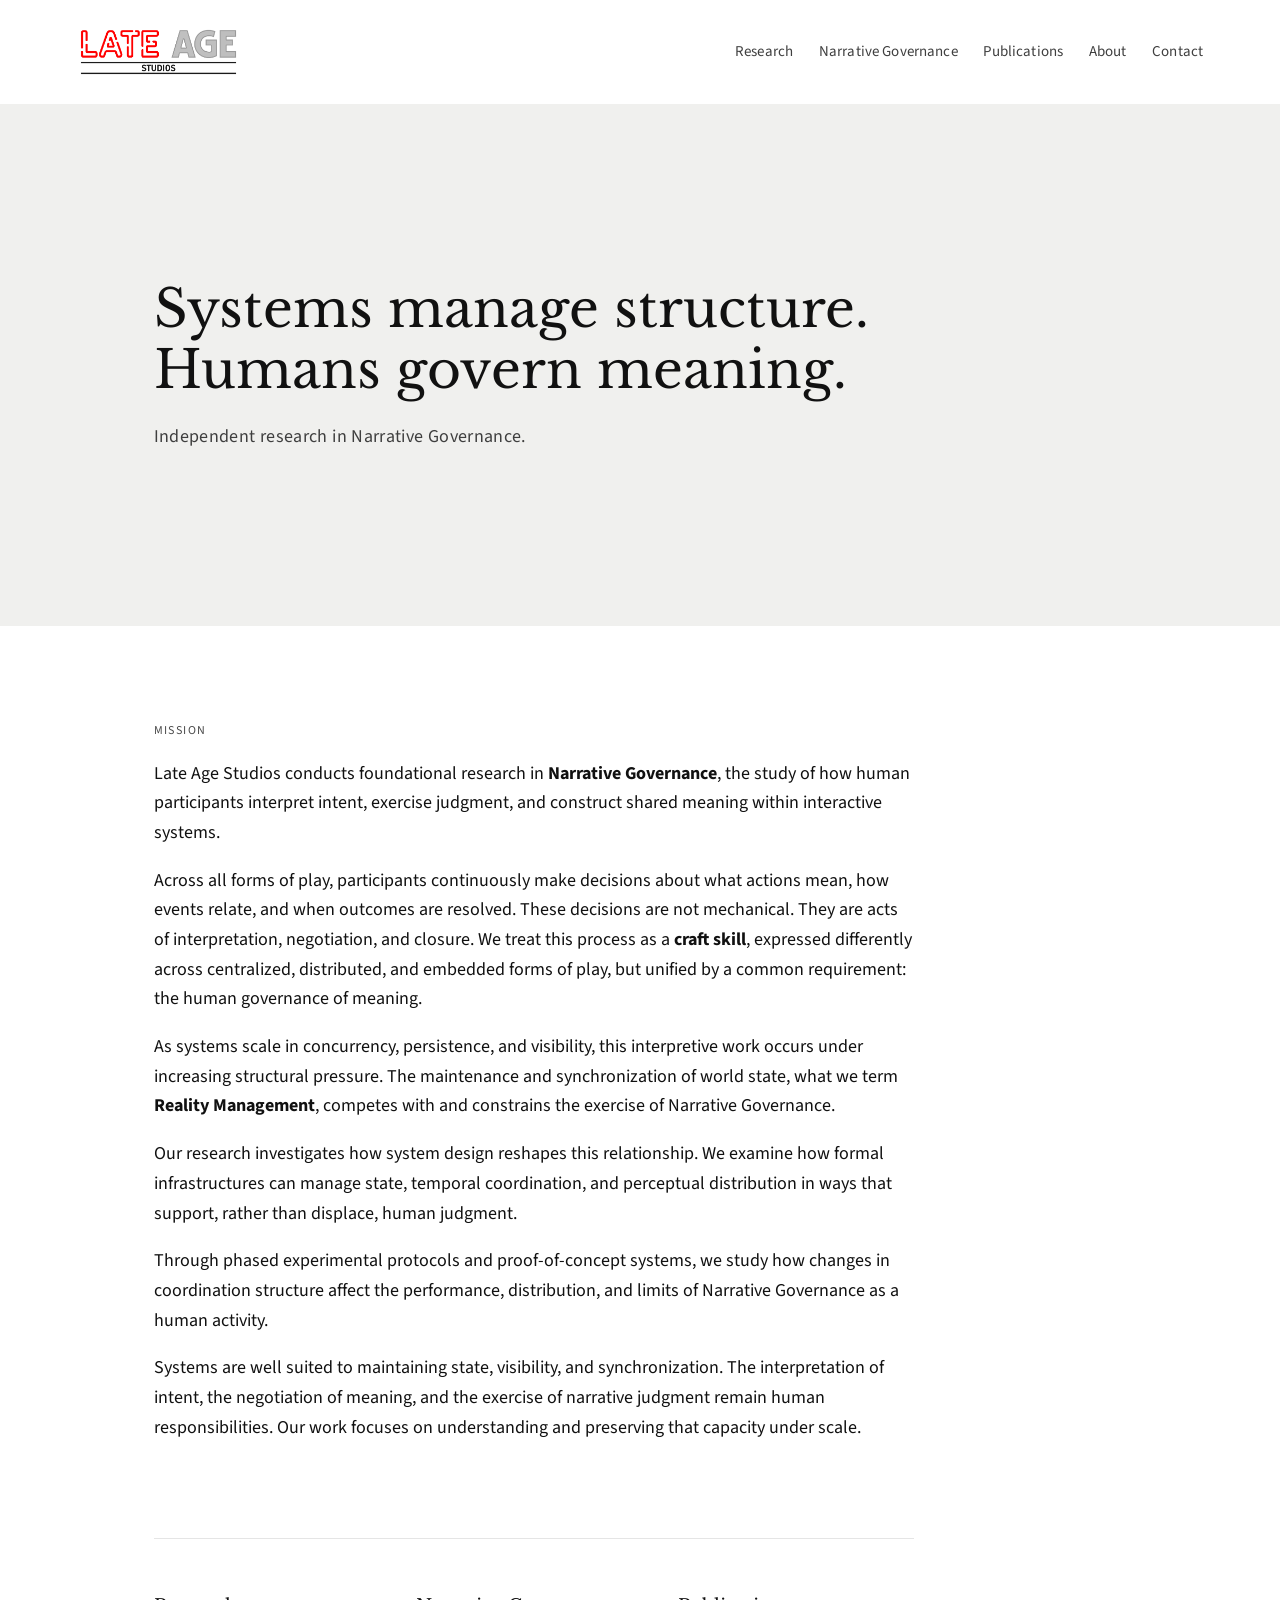
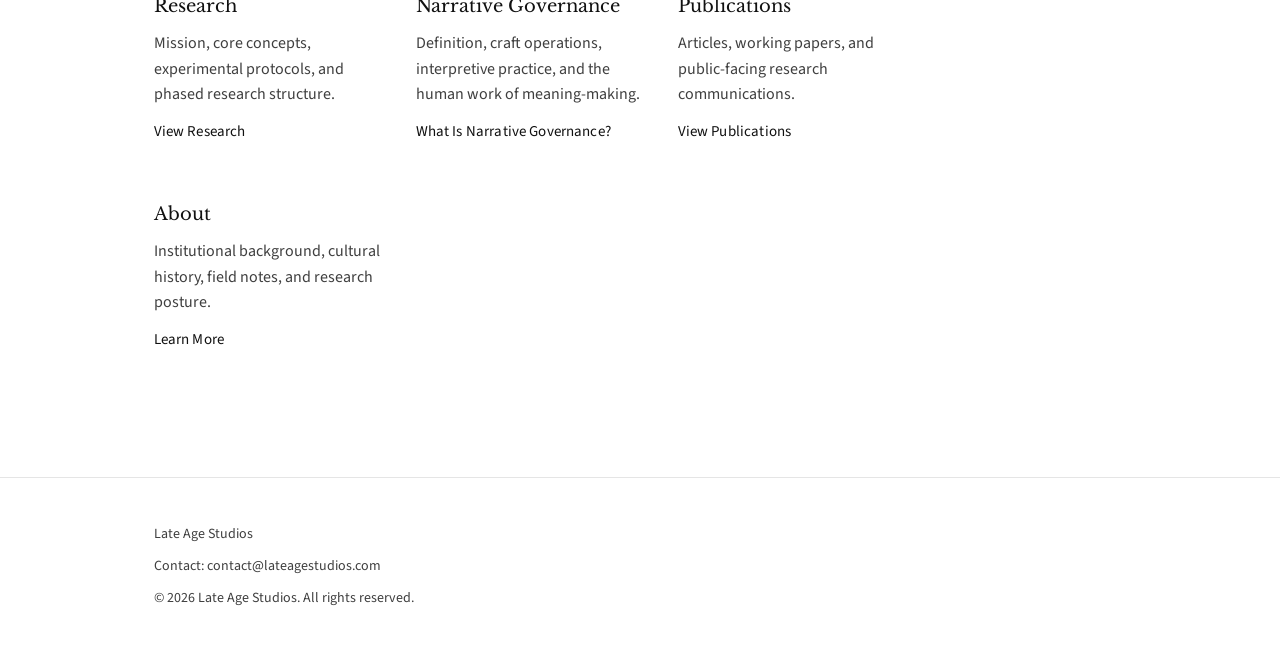
==== index.html @ b14e117b "Update index.html Changing dropdown menu width." ====
<!doctype html>
<html lang="en">
<head>
  <meta charset="utf-8" />
  <meta name="viewport" content="width=device-width,initial-scale=1" />
  <title>Late Age Studios</title>
  <meta name="description" content="Independent research in Narrative Governance." />

  <!-- Fonts: Libre Baskerville (headlines) + Source Sans 3 (body) -->
  <link rel="preconnect" href="https://fonts.googleapis.com">
  <link rel="preconnect" href="https://fonts.gstatic.com" crossorigin>
  <link
    href="https://fonts.googleapis.com/css2?family=Libre+Baskerville:wght@400;700&family=Source+Sans+3:wght@400;500;600&display=swap"
    rel="stylesheet"
  >

  <style>
    :root{
      --bg: #ffffff;
      --band: #f0f0ee;
      --text: #111111;
      --muted: #3f3f3f;
      --label: #4a4a4a;
      --rule: rgba(0,0,0,.10);
      --maxw: 760px;
      --gutter: clamp(20px, 6vw, 88px);
      --hero: clamp(420px, 58vh, 720px);
    }

    *{ box-sizing: border-box; }
    html, body{ height: 100%; }
    body{
      margin: 0;
      background: var(--bg);
      color: var(--text);
      font-family: "Source Sans 3", system-ui, -apple-system, Segoe UI, Roboto, Arial, sans-serif;
      line-height: 1.55;
      -webkit-font-smoothing: antialiased;
      -moz-osx-font-smoothing: grayscale;
    }

    a{ color: inherit; text-decoration: none; }
    a:hover{ text-decoration: underline; text-underline-offset: 3px; }

    /* Header */
    header{
      background: var(--bg);
      padding: 22px var(--gutter);
      position: relative;
      z-index: 20;
    }
    .topbar{
      display: flex;
      align-items: center;
      justify-content: space-between;
      gap: 16px;
      position: relative;
    }
    .brand{
      display: inline-flex;
      align-items: center;
      min-height: 52px;
    }
    .brand img{
      height: 60px;
      width: auto;
      display: block;
    }

    .menu-toggle{
      display: none;
      background: none;
      border: 0;
      padding: 8px;
      margin: 0;
      cursor: pointer;
      align-items: center;
      justify-content: center;
      flex-direction: column;
      gap: 5px;
    }
    .menu-toggle span{
      display: block;
      width: 24px;
      height: 2px;
      background: var(--text);
      border-radius: 2px;
    }

    nav{
      display: flex;
      gap: clamp(14px, 2vw, 26px);
      align-items: center;
      justify-content: flex-end;
      font-size: 15px;
      letter-spacing: 0.01em;
      color: var(--muted);
      white-space: nowrap;
      flex-wrap: wrap;
    }
    nav a{ padding: 8px 0; }

    /* Layout containers */
    .container{
      max-width: var(--maxw);
      margin: 0 var(--gutter);
    }

    /* Thesis band */
    .band{
      background: var(--band);
      min-height: var(--hero);
      padding: 0 var(--gutter);
      display: flex;
      align-items: center;
    }

    .headline{
      font-family: "Libre Baskerville", Georgia, "Times New Roman", serif;
      font-weight: 400;
      font-size: clamp(34px, 4.3vw, 52px);
      line-height: 1.18;
      margin: 0;
    }

    .subline{
      margin: 22px 0 0 0;
      font-size: 18px;
      color: var(--muted);
      letter-spacing: 0.02em;
    }

    /* Mission section */
    main{
      padding: 96px var(--gutter) 110px;
      background: var(--bg);
    }

    .section-label{
      font-size: 12px;
      letter-spacing: 0.12em;
      text-transform: uppercase;
      color: var(--label);
      margin: 0 0 18px 0;
    }

    .mission p{
      margin: 0 0 18px 0;
      font-size: 18px;
      line-height: 1.65;
      color: var(--text);
    }
    .mission p:last-child{ margin-bottom: 0; }

    /* Pathways */
    .pathways{
      margin-top: 96px;
      padding-top: 38px;
      border-top: 1px solid var(--rule);
      display: grid;
      grid-template-columns: repeat(3, minmax(0, 1fr));
      gap: 26px;
    }
    .card{
      padding: 16px 0;
      display: flex;
      flex-direction: column;
    }
    .card h3{
      font-family: "Libre Baskerville", Georgia, "Times New Roman", serif;
      font-weight: 400;
      font-size: 18px;
      margin: 0 0 10px 0;
    }
    .card p{
      margin: 0 0 12px 0;
      color: var(--muted);
      font-size: 16px;
      line-height: 1.6;
      flex-grow: 1;
    }
    .card a{
      font-size: 15px;
      color: var(--text);
      letter-spacing: 0.01em;
    }

    /* Footer */
    footer{
      padding: 46px var(--gutter) 56px;
      color: var(--muted);
      font-size: 14px;
      border-top: 1px solid var(--rule);
    }

    /* Mobile menu */
    @media (max-width: 1040px){
      .menu-toggle{
        display: inline-flex;
        margin-left: auto;
    }

    nav{
      display: none;
      position: absolute;
      top: calc(100% + 10px);
      right: 0;
      width: min(200px, calc(100vw - (2 * var(--gutter))));
      background: var(--bg);
      border-top: 1px solid var(--rule);
      z-index: 50;
      padding: 0;
      flex-direction: column;
      align-items: stretch;
      justify-content: flex-start;
      gap: 0;
    }

    nav.open{
      display: flex;
    }

    nav a{
      display: block;
      width: 100%;
      padding: 16px 0 16px 16px;
      border-top: 1px solid var(--rule);
      font-size: 16px;
      color: var(--muted);
    }

    nav a:first-child{
      border-top: 0;
    }
  }

    /* Responsive */
    @media (max-width: 860px){
      :root{
        --hero: clamp(320px, 42vh, 520px);
      }

      .container{ margin: 0; }
      .pathways{ grid-template-columns: 1fr; }
      .brand img{ height: 50px; }
      main{ padding: 70px var(--gutter) 84px; }
      .mission p{ font-size: 17px; line-height: 1.65; }
    }
  </style>
</head>

<body>
  <header>
    <div class="topbar">
      <a class="brand" href="index.html" aria-label="Late Age Studios Home">
        <img src="assets/img/LAlightlogo.png" alt="Late Age Studios logo">
      </a>

      <button
        class="menu-toggle"
        type="button"
        aria-expanded="false"
        aria-controls="site-nav"
        aria-label="Open navigation menu"
      >
        <span></span>
        <span></span>
        <span></span>
      </button>

      <nav id="site-nav" aria-label="Primary navigation">
        <a href="research.html">Research</a>
        <a href="narrative-governance.html">Narrative Governance</a>
        <a href="publications.html">Publications</a>
        <a href="about.html">About</a>
        <a href="contact.html">Contact</a>
      </nav>
    </div>
  </header>

  <section class="band" aria-label="Thesis">
    <div class="container">
      <h1 class="headline">
        Systems manage structure.<br>
        Humans govern meaning.
      </h1>
      <p class="subline">Independent research in Narrative Governance.</p>
    </div>
  </section>

  <main>
    <div class="container">
      <p class="section-label">Mission</p>

      <section class="mission" aria-label="Mission statement">
        <p>
          Late Age Studios conducts foundational research in <strong>Narrative Governance</strong>, the study of how human participants interpret intent, exercise judgment, and construct shared meaning within interactive systems.
        </p>

        <p>
          Across all forms of play, participants continuously make decisions about what actions mean, how events relate, and when outcomes are resolved. These decisions are not mechanical. They are acts of interpretation, negotiation, and closure. We treat this process as a <strong>craft skill</strong>, expressed differently across centralized, distributed, and embedded forms of play, but unified by a common requirement: the human governance of meaning.
        </p>

        <p>
          As systems scale in concurrency, persistence, and visibility, this interpretive work occurs under increasing structural pressure. The maintenance and synchronization of world state, what we term <strong>Reality Management</strong>, competes with and constrains the exercise of Narrative Governance.
        </p>

        <p>
          Our research investigates how system design reshapes this relationship. We examine how formal infrastructures can manage state, temporal coordination, and perceptual distribution in ways that support, rather than displace, human judgment.
        </p>

        <p>
          Through phased experimental protocols and proof-of-concept systems, we study how changes in coordination structure affect the performance, distribution, and limits of Narrative Governance as a human activity.
        </p>

        <p>
          Systems are well suited to maintaining state, visibility, and synchronization. The interpretation of intent, the negotiation of meaning, and the exercise of narrative judgment remain human responsibilities. Our work focuses on understanding and preserving that capacity under scale.
        </p>
      </section>

      <section class="pathways" aria-label="Primary site sections">
        <div class="card" id="research">
          <h3>Research</h3>
          <p>Mission, core concepts, experimental protocols, and phased research structure.</p>
          <a href="research.html">View Research</a>
        </div>

        <div class="card" id="narrative-governance">
          <h3>Narrative Governance</h3>
          <p>Definition, craft operations, interpretive practice, and the human work of meaning-making.</p>
          <a href="narrative-governance.html">What Is Narrative Governance?</a>
        </div>

        <div class="card" id="publications">
          <h3>Publications</h3>
          <p>Articles, working papers, and public-facing research communications.</p>
          <a href="publications.html">View Publications</a>
        </div>

        <div class="card" id="about">
          <h3>About</h3>
          <p>Institutional background, cultural history, field notes, and research posture.</p>
          <a href="about.html">Learn More</a>
        </div>
      </section>
    </div>
  </main>

  <footer id="contact">
    <div class="container">
      <div>Late Age Studios</div>
      <div style="margin-top:10px;">
        Contact: <a href="mailto:contact@lateagestudios.com">contact@lateagestudios.com</a>
      </div>
      <div style="margin-top:10px;">
        © <span id="year"></span> Late Age Studios. All rights reserved.
      </div>
    </div>
  </footer>

  <script>
    document.getElementById("year").textContent = new Date().getFullYear();

    const menuToggle = document.querySelector('.menu-toggle');
    const siteNav = document.querySelector('#site-nav');

    if (menuToggle && siteNav) {
      menuToggle.addEventListener('click', () => {
        const isOpen = siteNav.classList.toggle('open');
        menuToggle.setAttribute('aria-expanded', isOpen ? 'true' : 'false');
      });
    }
  </script>
</body>
</html>
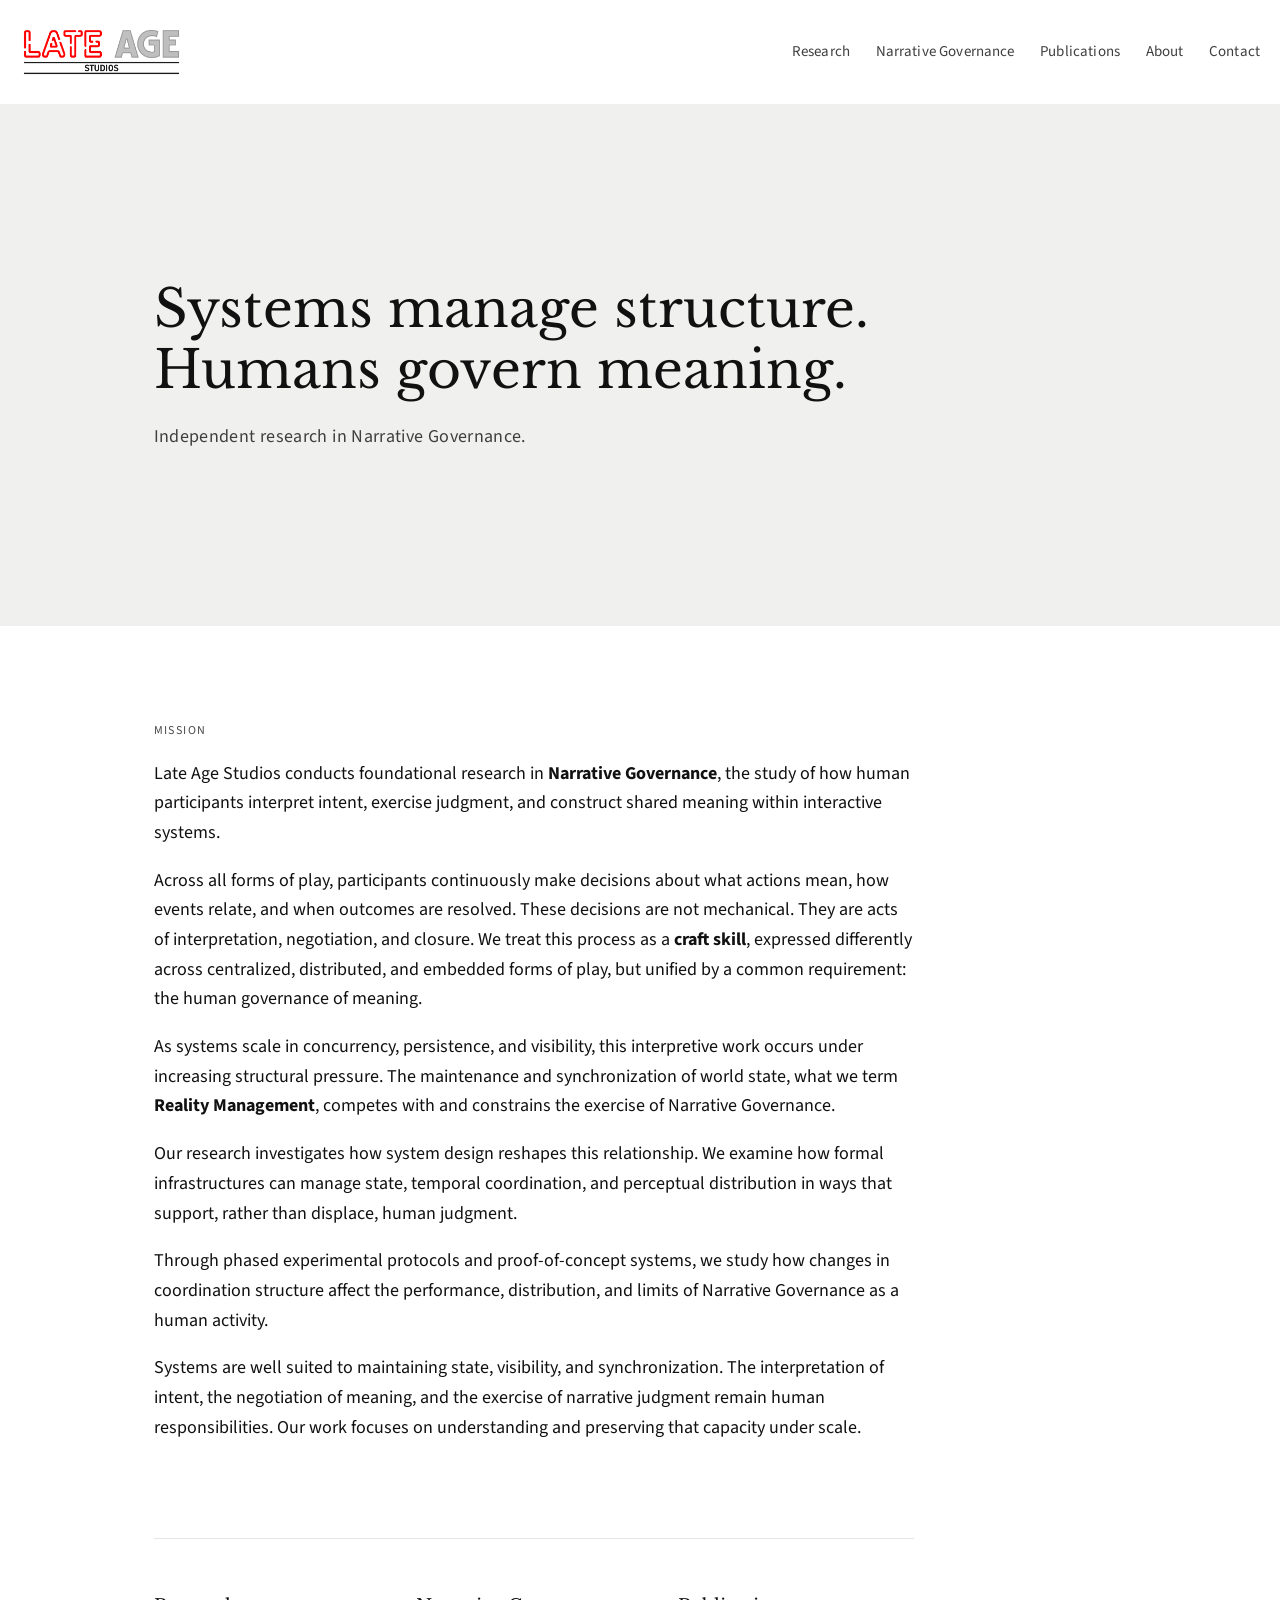
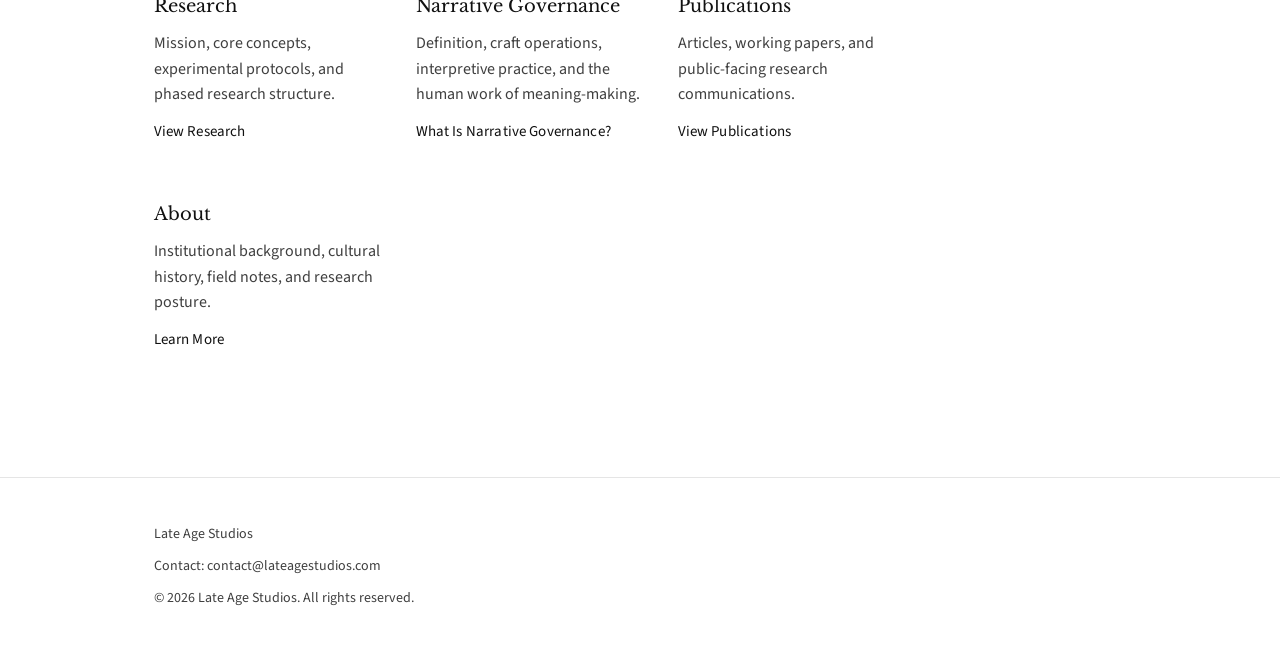
==== commit 59357f88: "Update index.html Hate you" ====
--- a/index.html
+++ b/index.html
@@ -45,7 +45,7 @@
     /* Header */
     header{
       background: var(--bg);
-      padding: 22px var(--gutter);
+      padding: 22px 20px;
       position: relative;
       z-index: 20;
     }
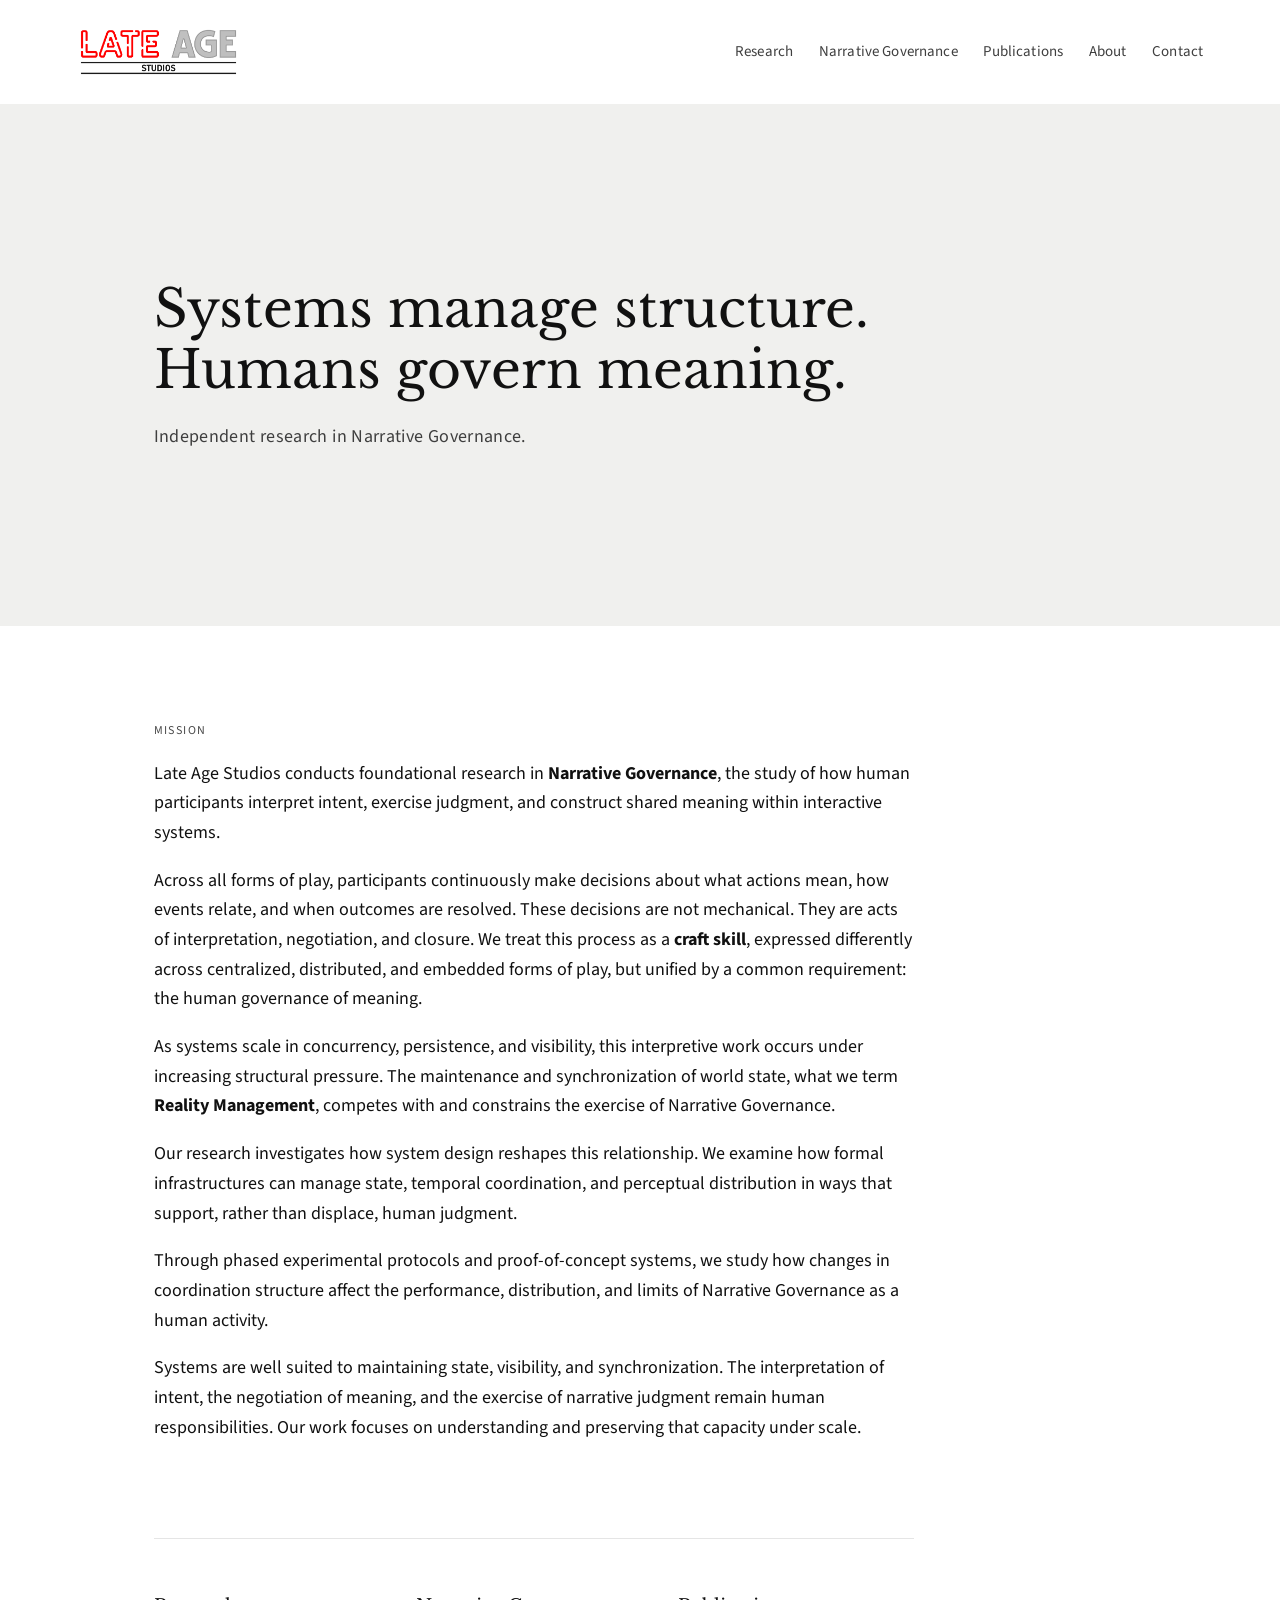
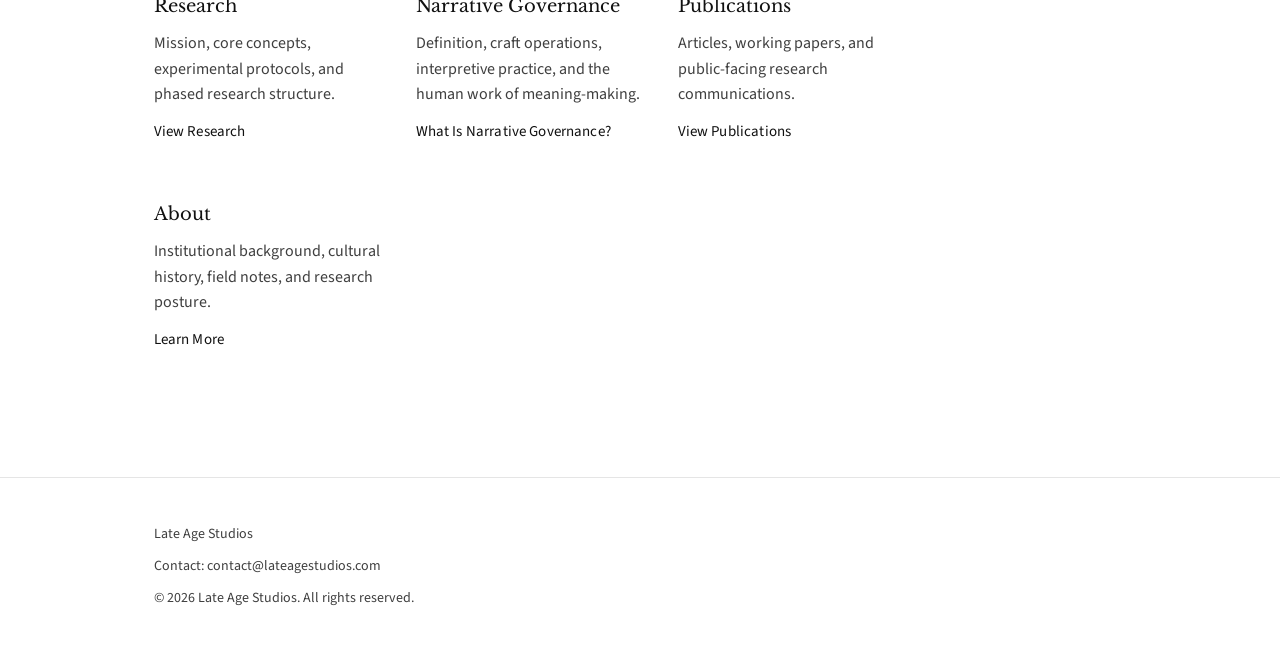
==== commit 59b81bb4: "Update index.html Please let this end" ====
--- a/index.html
+++ b/index.html
@@ -45,7 +45,7 @@
     /* Header */
     header{
       background: var(--bg);
-      padding: 22px 20px;
+      padding: 22px var(--gutter);
       position: relative;
       z-index: 20;
     }
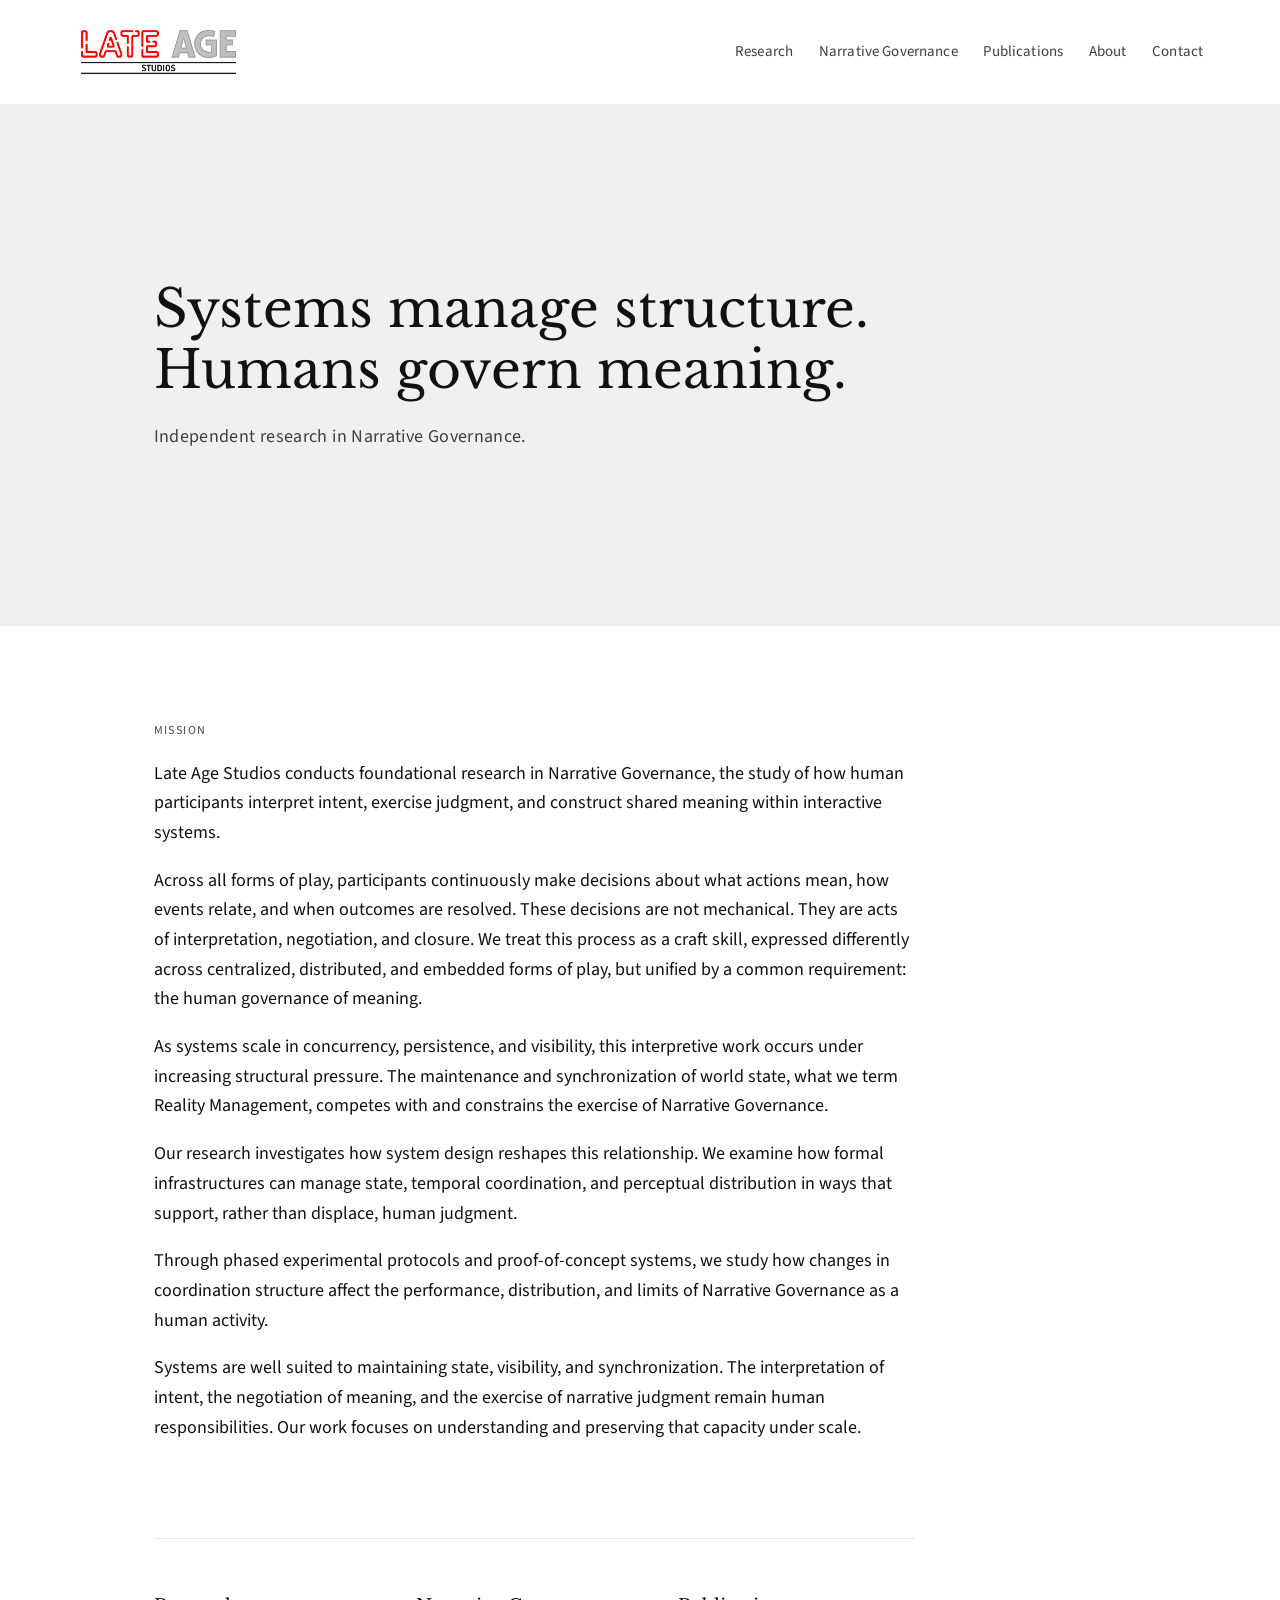
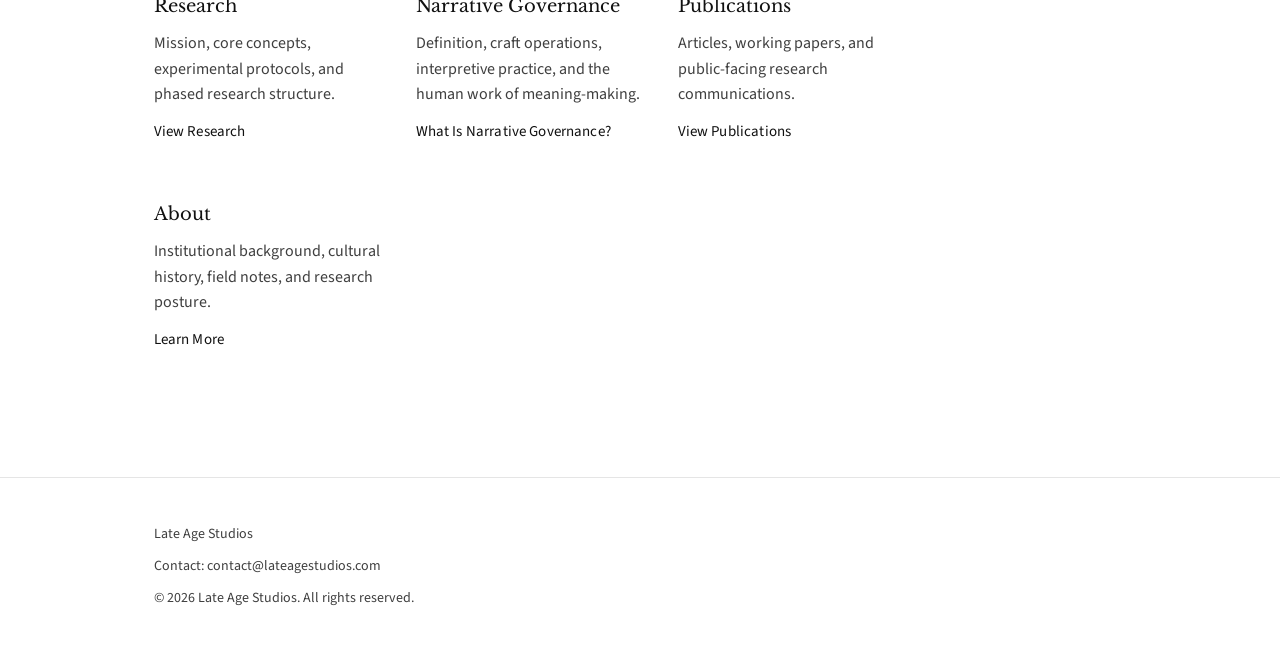
==== commit b9f2ce11: "Update index.html Unbolding the text in the mission statement" ====
--- a/index.html
+++ b/index.html
@@ -240,6 +240,14 @@
         --hero: clamp(320px, 42vh, 520px);
       }
 
+      header{ padding: 22px 20px; }
+      .band{ padding: 0; }
+      main{ padding: 70px var(--gutter) 84px; }
+
+      .band .container{
+        margin: 0 30px;
+      }
+      
       .container{ margin: 0; }
       .pathways{ grid-template-columns: 1fr; }
       .brand img{ height: 50px; }
@@ -294,15 +302,15 @@
 
       <section class="mission" aria-label="Mission statement">
         <p>
-          Late Age Studios conducts foundational research in <strong>Narrative Governance</strong>, the study of how human participants interpret intent, exercise judgment, and construct shared meaning within interactive systems.
-        </p>
-
-        <p>
-          Across all forms of play, participants continuously make decisions about what actions mean, how events relate, and when outcomes are resolved. These decisions are not mechanical. They are acts of interpretation, negotiation, and closure. We treat this process as a <strong>craft skill</strong>, expressed differently across centralized, distributed, and embedded forms of play, but unified by a common requirement: the human governance of meaning.
-        </p>
-
-        <p>
-          As systems scale in concurrency, persistence, and visibility, this interpretive work occurs under increasing structural pressure. The maintenance and synchronization of world state, what we term <strong>Reality Management</strong>, competes with and constrains the exercise of Narrative Governance.
+          Late Age Studios conducts foundational research in Narrative Governance, the study of how human participants interpret intent, exercise judgment, and construct shared meaning within interactive systems.
+        </p>
+
+        <p>
+          Across all forms of play, participants continuously make decisions about what actions mean, how events relate, and when outcomes are resolved. These decisions are not mechanical. They are acts of interpretation, negotiation, and closure. We treat this process as a craft skill, expressed differently across centralized, distributed, and embedded forms of play, but unified by a common requirement: the human governance of meaning.
+        </p>
+
+        <p>
+          As systems scale in concurrency, persistence, and visibility, this interpretive work occurs under increasing structural pressure. The maintenance and synchronization of world state, what we term Reality Management, competes with and constrains the exercise of Narrative Governance.
         </p>
 
         <p>
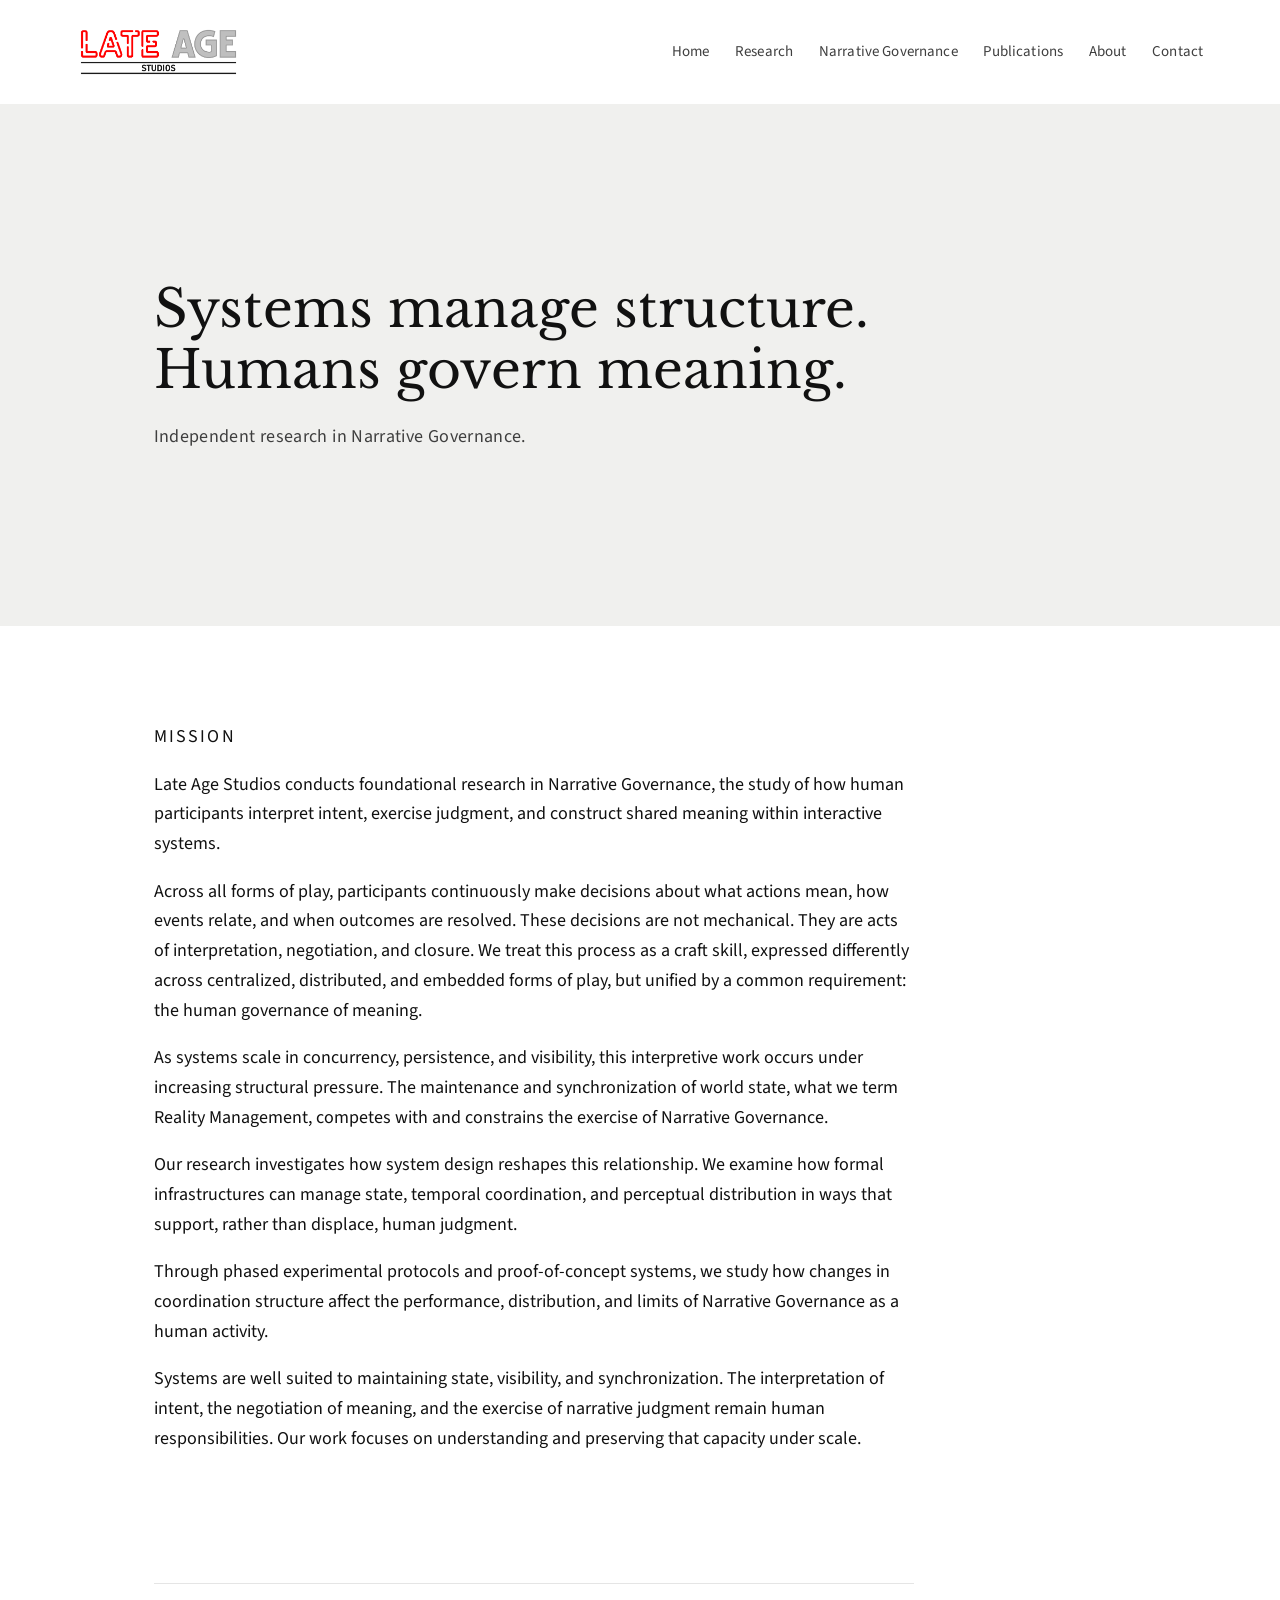
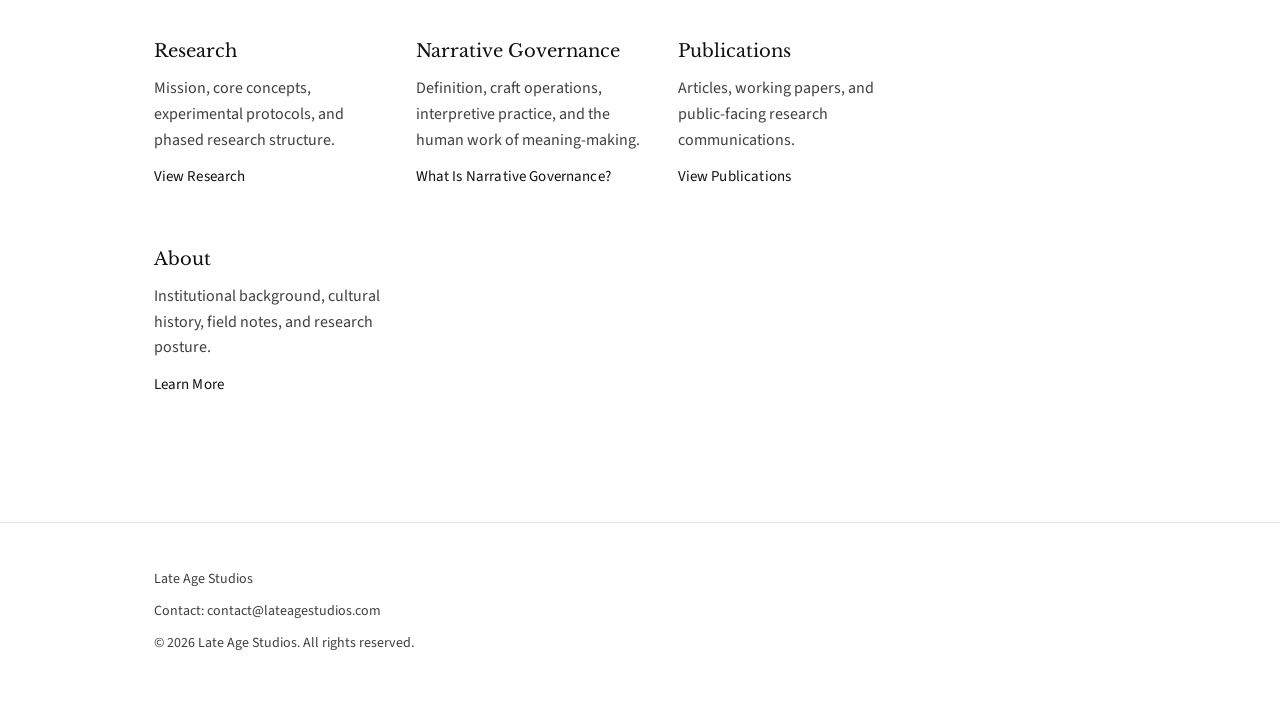
==== commit 9e03b4fb: "Add files via upload" ====
--- a/index.html
+++ b/index.html
@@ -6,7 +6,6 @@
   <title>Late Age Studios</title>
   <meta name="description" content="Independent research in Narrative Governance." />
 
-  <!-- Fonts: Libre Baskerville (headlines) + Source Sans 3 (body) -->
   <link rel="preconnect" href="https://fonts.googleapis.com">
   <link rel="preconnect" href="https://fonts.gstatic.com" crossorigin>
   <link
@@ -14,247 +13,7 @@
     rel="stylesheet"
   >
 
-  <style>
-    :root{
-      --bg: #ffffff;
-      --band: #f0f0ee;
-      --text: #111111;
-      --muted: #3f3f3f;
-      --label: #4a4a4a;
-      --rule: rgba(0,0,0,.10);
-      --maxw: 760px;
-      --gutter: clamp(20px, 6vw, 88px);
-      --hero: clamp(420px, 58vh, 720px);
-    }
-
-    *{ box-sizing: border-box; }
-    html, body{ height: 100%; }
-    body{
-      margin: 0;
-      background: var(--bg);
-      color: var(--text);
-      font-family: "Source Sans 3", system-ui, -apple-system, Segoe UI, Roboto, Arial, sans-serif;
-      line-height: 1.55;
-      -webkit-font-smoothing: antialiased;
-      -moz-osx-font-smoothing: grayscale;
-    }
-
-    a{ color: inherit; text-decoration: none; }
-    a:hover{ text-decoration: underline; text-underline-offset: 3px; }
-
-    /* Header */
-    header{
-      background: var(--bg);
-      padding: 22px var(--gutter);
-      position: relative;
-      z-index: 20;
-    }
-    .topbar{
-      display: flex;
-      align-items: center;
-      justify-content: space-between;
-      gap: 16px;
-      position: relative;
-    }
-    .brand{
-      display: inline-flex;
-      align-items: center;
-      min-height: 52px;
-    }
-    .brand img{
-      height: 60px;
-      width: auto;
-      display: block;
-    }
-
-    .menu-toggle{
-      display: none;
-      background: none;
-      border: 0;
-      padding: 8px;
-      margin: 0;
-      cursor: pointer;
-      align-items: center;
-      justify-content: center;
-      flex-direction: column;
-      gap: 5px;
-    }
-    .menu-toggle span{
-      display: block;
-      width: 24px;
-      height: 2px;
-      background: var(--text);
-      border-radius: 2px;
-    }
-
-    nav{
-      display: flex;
-      gap: clamp(14px, 2vw, 26px);
-      align-items: center;
-      justify-content: flex-end;
-      font-size: 15px;
-      letter-spacing: 0.01em;
-      color: var(--muted);
-      white-space: nowrap;
-      flex-wrap: wrap;
-    }
-    nav a{ padding: 8px 0; }
-
-    /* Layout containers */
-    .container{
-      max-width: var(--maxw);
-      margin: 0 var(--gutter);
-    }
-
-    /* Thesis band */
-    .band{
-      background: var(--band);
-      min-height: var(--hero);
-      padding: 0 var(--gutter);
-      display: flex;
-      align-items: center;
-    }
-
-    .headline{
-      font-family: "Libre Baskerville", Georgia, "Times New Roman", serif;
-      font-weight: 400;
-      font-size: clamp(34px, 4.3vw, 52px);
-      line-height: 1.18;
-      margin: 0;
-    }
-
-    .subline{
-      margin: 22px 0 0 0;
-      font-size: 18px;
-      color: var(--muted);
-      letter-spacing: 0.02em;
-    }
-
-    /* Mission section */
-    main{
-      padding: 96px var(--gutter) 110px;
-      background: var(--bg);
-    }
-
-    .section-label{
-      font-size: 12px;
-      letter-spacing: 0.12em;
-      text-transform: uppercase;
-      color: var(--label);
-      margin: 0 0 18px 0;
-    }
-
-    .mission p{
-      margin: 0 0 18px 0;
-      font-size: 18px;
-      line-height: 1.65;
-      color: var(--text);
-    }
-    .mission p:last-child{ margin-bottom: 0; }
-
-    /* Pathways */
-    .pathways{
-      margin-top: 96px;
-      padding-top: 38px;
-      border-top: 1px solid var(--rule);
-      display: grid;
-      grid-template-columns: repeat(3, minmax(0, 1fr));
-      gap: 26px;
-    }
-    .card{
-      padding: 16px 0;
-      display: flex;
-      flex-direction: column;
-    }
-    .card h3{
-      font-family: "Libre Baskerville", Georgia, "Times New Roman", serif;
-      font-weight: 400;
-      font-size: 18px;
-      margin: 0 0 10px 0;
-    }
-    .card p{
-      margin: 0 0 12px 0;
-      color: var(--muted);
-      font-size: 16px;
-      line-height: 1.6;
-      flex-grow: 1;
-    }
-    .card a{
-      font-size: 15px;
-      color: var(--text);
-      letter-spacing: 0.01em;
-    }
-
-    /* Footer */
-    footer{
-      padding: 46px var(--gutter) 56px;
-      color: var(--muted);
-      font-size: 14px;
-      border-top: 1px solid var(--rule);
-    }
-
-    /* Mobile menu */
-    @media (max-width: 1040px){
-      .menu-toggle{
-        display: inline-flex;
-        margin-left: auto;
-    }
-
-    nav{
-      display: none;
-      position: absolute;
-      top: calc(100% + 10px);
-      right: 0;
-      width: min(200px, calc(100vw - (2 * var(--gutter))));
-      background: var(--bg);
-      border-top: 1px solid var(--rule);
-      z-index: 50;
-      padding: 0;
-      flex-direction: column;
-      align-items: stretch;
-      justify-content: flex-start;
-      gap: 0;
-    }
-
-    nav.open{
-      display: flex;
-    }
-
-    nav a{
-      display: block;
-      width: 100%;
-      padding: 16px 0 16px 16px;
-      border-top: 1px solid var(--rule);
-      font-size: 16px;
-      color: var(--muted);
-    }
-
-    nav a:first-child{
-      border-top: 0;
-    }
-  }
-
-    /* Responsive */
-    @media (max-width: 860px){
-      :root{
-        --hero: clamp(320px, 42vh, 520px);
-      }
-
-      header{ padding: 22px 20px; }
-      .band{ padding: 0; }
-      main{ padding: 70px var(--gutter) 84px; }
-
-      .band .container{
-        margin: 0 30px;
-      }
-      
-      .container{ margin: 0; }
-      .pathways{ grid-template-columns: 1fr; }
-      .brand img{ height: 50px; }
-      main{ padding: 70px var(--gutter) 84px; }
-      .mission p{ font-size: 17px; line-height: 1.65; }
-    }
-  </style>
+  <link rel="stylesheet" href="assets/css/site.css">
 </head>
 
 <body>
@@ -277,6 +36,7 @@
       </button>
 
       <nav id="site-nav" aria-label="Primary navigation">
+        <a href="index.html">Home</a>
         <a href="research.html">Research</a>
         <a href="narrative-governance.html">Narrative Governance</a>
         <a href="publications.html">Publications</a>
@@ -296,63 +56,65 @@
     </div>
   </section>
 
-  <main>
-    <div class="container">
+<main>
+  <div class="container content">
+
+    <section class="section mission" id="mission">
       <p class="section-label">Mission</p>
 
-      <section class="mission" aria-label="Mission statement">
-        <p>
-          Late Age Studios conducts foundational research in Narrative Governance, the study of how human participants interpret intent, exercise judgment, and construct shared meaning within interactive systems.
-        </p>
+      <p>
+        Late Age Studios conducts foundational research in Narrative Governance, the study of how human participants interpret intent, exercise judgment, and construct shared meaning within interactive systems.
+      </p>
 
-        <p>
-          Across all forms of play, participants continuously make decisions about what actions mean, how events relate, and when outcomes are resolved. These decisions are not mechanical. They are acts of interpretation, negotiation, and closure. We treat this process as a craft skill, expressed differently across centralized, distributed, and embedded forms of play, but unified by a common requirement: the human governance of meaning.
-        </p>
+      <p>
+        Across all forms of play, participants continuously make decisions about what actions mean, how events relate, and when outcomes are resolved. These decisions are not mechanical. They are acts of interpretation, negotiation, and closure. We treat this process as a craft skill, expressed differently across centralized, distributed, and embedded forms of play, but unified by a common requirement: the human governance of meaning.
+      </p>
 
-        <p>
-          As systems scale in concurrency, persistence, and visibility, this interpretive work occurs under increasing structural pressure. The maintenance and synchronization of world state, what we term Reality Management, competes with and constrains the exercise of Narrative Governance.
-        </p>
+      <p>
+        As systems scale in concurrency, persistence, and visibility, this interpretive work occurs under increasing structural pressure. The maintenance and synchronization of world state, what we term Reality Management, competes with and constrains the exercise of Narrative Governance.
+      </p>
 
-        <p>
-          Our research investigates how system design reshapes this relationship. We examine how formal infrastructures can manage state, temporal coordination, and perceptual distribution in ways that support, rather than displace, human judgment.
-        </p>
+      <p>
+        Our research investigates how system design reshapes this relationship. We examine how formal infrastructures can manage state, temporal coordination, and perceptual distribution in ways that support, rather than displace, human judgment.
+      </p>
 
-        <p>
-          Through phased experimental protocols and proof-of-concept systems, we study how changes in coordination structure affect the performance, distribution, and limits of Narrative Governance as a human activity.
-        </p>
+      <p>
+        Through phased experimental protocols and proof-of-concept systems, we study how changes in coordination structure affect the performance, distribution, and limits of Narrative Governance as a human activity.
+      </p>
 
-        <p>
-          Systems are well suited to maintaining state, visibility, and synchronization. The interpretation of intent, the negotiation of meaning, and the exercise of narrative judgment remain human responsibilities. Our work focuses on understanding and preserving that capacity under scale.
-        </p>
-      </section>
+      <p>
+        Systems are well suited to maintaining state, visibility, and synchronization. The interpretation of intent, the negotiation of meaning, and the exercise of narrative judgment remain human responsibilities. Our work focuses on understanding and preserving that capacity under scale.
+      </p>
+    </section>
 
-      <section class="pathways" aria-label="Primary site sections">
-        <div class="card" id="research">
-          <h3>Research</h3>
-          <p>Mission, core concepts, experimental protocols, and phased research structure.</p>
-          <a href="research.html">View Research</a>
-        </div>
+    <section class="pathways" id="pathways" aria-label="Primary site sections">
+      <div class="card" id="research">
+        <h3>Research</h3>
+        <p>Mission, core concepts, experimental protocols, and phased research structure.</p>
+        <a href="research.html">View Research</a>
+      </div>
 
-        <div class="card" id="narrative-governance">
-          <h3>Narrative Governance</h3>
-          <p>Definition, craft operations, interpretive practice, and the human work of meaning-making.</p>
-          <a href="narrative-governance.html">What Is Narrative Governance?</a>
-        </div>
+      <div class="card" id="narrative-governance">
+        <h3>Narrative Governance</h3>
+        <p>Definition, craft operations, interpretive practice, and the human work of meaning-making.</p>
+        <a href="narrative-governance.html">What Is Narrative Governance?</a>
+      </div>
 
-        <div class="card" id="publications">
-          <h3>Publications</h3>
-          <p>Articles, working papers, and public-facing research communications.</p>
-          <a href="publications.html">View Publications</a>
-        </div>
+      <div class="card" id="publications">
+        <h3>Publications</h3>
+        <p>Articles, working papers, and public-facing research communications.</p>
+        <a href="publications.html">View Publications</a>
+      </div>
 
-        <div class="card" id="about">
-          <h3>About</h3>
-          <p>Institutional background, cultural history, field notes, and research posture.</p>
-          <a href="about.html">Learn More</a>
-        </div>
-      </section>
-    </div>
-  </main>
+      <div class="card" id="about">
+        <h3>About</h3>
+        <p>Institutional background, cultural history, field notes, and research posture.</p>
+        <a href="about.html">Learn More</a>
+      </div>
+    </section>
+
+  </div>
+</main>
 
   <footer id="contact">
     <div class="container">
@@ -366,18 +128,6 @@
     </div>
   </footer>
 
-  <script>
-    document.getElementById("year").textContent = new Date().getFullYear();
-
-    const menuToggle = document.querySelector('.menu-toggle');
-    const siteNav = document.querySelector('#site-nav');
-
-    if (menuToggle && siteNav) {
-      menuToggle.addEventListener('click', () => {
-        const isOpen = siteNav.classList.toggle('open');
-        menuToggle.setAttribute('aria-expanded', isOpen ? 'true' : 'false');
-      });
-    }
-  </script>
+  <script src="assets/js/site.js"></script>
 </body>
-</html>
+</html>
--- a/assets/css/site.css
+++ b/assets/css/site.css
@@ -0,0 +1,582 @@
+:root{
+  --bg: #ffffff;
+  --band: #f0f0ee;
+  --text: #111111;
+  --muted: #3f3f3f;
+  --label: #4a4a4a;
+  --rule: rgba(0,0,0,.10);
+
+  --maxw: 760px;
+  --hero-maxw: 795px;
+  --gutter: clamp(20px, 6vw, 88px);
+  --hero: clamp(420px, 58vh, 720px);
+
+  --toc-width-desktop: 228px;
+  --toc-gap-desktop: 56px;
+  --toc-width-mobile: 126px;
+  --toc-gap-mobile: 18px;
+}
+
+*{ box-sizing: border-box; }
+
+html, body{ height: 100%; }
+
+body{
+  margin: 0;
+  background: var(--bg);
+  color: var(--text);
+  font-family: "Source Sans 3", system-ui, -apple-system, Segoe UI, Roboto, Arial, sans-serif;
+  line-height: 1.55;
+  -webkit-font-smoothing: antialiased;
+  -moz-osx-font-smoothing: grayscale;
+}
+
+a{
+  color: inherit;
+  text-decoration: none;
+}
+
+a:hover{
+  text-decoration: underline;
+  text-underline-offset: 3px;
+}
+
+/* Header */
+header{
+  background: var(--bg);
+  padding: 22px var(--gutter);
+  position: relative;
+  z-index: 20;
+}
+
+.topbar{
+  display: flex;
+  align-items: center;
+  justify-content: space-between;
+  gap: 16px;
+  position: relative;
+}
+
+.brand{
+  display: inline-flex;
+  align-items: center;
+  min-height: 52px;
+}
+
+.brand img{
+  height: 60px;
+  width: auto;
+  display: block;
+}
+
+.menu-toggle{
+  display: none;
+  background: none;
+  border: 0;
+  padding: 8px;
+  margin: 0;
+  cursor: pointer;
+  align-items: center;
+  justify-content: center;
+  flex-direction: column;
+  gap: 5px;
+}
+
+.menu-toggle span{
+  display: block;
+  width: 24px;
+  height: 2px;
+  background: var(--text);
+  border-radius: 2px;
+}
+
+nav{
+  display: flex;
+  gap: clamp(14px, 2vw, 26px);
+  align-items: center;
+  justify-content: flex-end;
+  font-size: 15px;
+  letter-spacing: 0.01em;
+  color: var(--muted);
+  white-space: nowrap;
+  flex-wrap: wrap;
+}
+
+nav a{
+  padding: 8px 0;
+}
+
+/* Shared layout */
+.container{
+  max-width: var(--maxw);
+  margin: 0 var(--gutter);
+}
+
+.band{
+  background: var(--band);
+  min-height: var(--hero);
+  padding: 0 var(--gutter);
+  display: flex;
+  align-items: center;
+}
+
+.band > .container{
+  width: 100%;
+  max-width: var(--hero-maxw);
+}
+
+.headline{
+  font-family: "Libre Baskerville", Georgia, "Times New Roman", serif;
+  font-weight: 400;
+  font-size: clamp(34px, 4.3vw, 52px);
+  line-height: 1.18;
+  margin: 0;
+}
+
+.subline{
+  margin: 22px 0 0 0;
+  font-size: 18px;
+  color: var(--muted);
+  letter-spacing: 0.02em;
+}
+
+/* Main content */
+main{
+  padding: 96px var(--gutter) 110px;
+  background: var(--bg);
+}
+
+.section{
+  padding: 34px 0;
+  border-top: 1px solid var(--rule);
+}
+
+.section:first-child{
+  border-top: 0;
+  padding-top: 0;
+}
+
+.section-label{
+  font-size: 12px;
+  letter-spacing: 0.12em;
+  text-transform: uppercase;
+  color: var(--label);
+  margin: 0 0 18px 0;
+}
+
+.content p{
+  margin: 0 0 18px 0;
+  font-size: 18px;
+  line-height: 1.65;
+  color: var(--text);
+}
+
+.content p:last-child{
+  margin-bottom: 0;
+}
+
+.content ul{
+  margin: 0 0 18px 0;
+  padding-left: 20px;
+}
+
+.content li{
+  font-size: 18px;
+  line-height: 1.65;
+  color: var(--text);
+  margin-bottom: 6px;
+}
+
+/* Homepage */
+.mission p{
+  margin: 0 0 18px 0;
+  font-size: 18px;
+  line-height: 1.65;
+  color: var(--text);
+}
+
+.mission p:last-child{
+  margin-bottom: 0;
+}
+
+.pathways{
+  margin-top: 96px;
+  padding-top: 38px;
+  border-top: 1px solid var(--rule);
+  display: grid;
+  grid-template-columns: repeat(3, minmax(0, 1fr));
+  gap: 26px;
+}
+
+.card{
+  padding: 16px 0;
+  display: flex;
+  flex-direction: column;
+}
+
+.card h3{
+  font-family: "Libre Baskerville", Georgia, "Times New Roman", serif;
+  font-weight: 400;
+  font-size: 18px;
+  margin: 0 0 10px 0;
+}
+
+.card p{
+  margin: 0 0 12px 0;
+  color: var(--muted);
+  font-size: 16px;
+  line-height: 1.6;
+  flex-grow: 1;
+}
+
+.card a{
+  font-size: 15px;
+  color: var(--text);
+  letter-spacing: 0.01em;
+}
+
+/* Reusable hero with TOC */
+.hero-with-toc{
+  width: 100%;
+  display: grid;
+  grid-template-columns: minmax(0, 1fr) var(--toc-width-desktop);
+  gap: var(--toc-gap-desktop);
+  align-items: center;
+}
+
+.hero-copy{
+  min-width: 0;
+}
+
+.toc{
+  min-width: 0;
+  width: 100%;
+  padding-left: 20px;
+  border-left: 1px solid var(--rule);
+  justify-self: end;
+}
+
+.toc-label{
+  font-size: 12px;
+  letter-spacing: 0.12em;
+  text-transform: uppercase;
+  color: var(--label);
+  margin: 0 0 14px 0;
+}
+
+.toc a{
+  display: block;
+  font-size: 15px;
+  color: var(--muted);
+  padding: 7px 0;
+  line-height: 1.45;
+  word-break: normal;
+  overflow-wrap: break-word;
+}
+
+/* Research-specific */
+.phase h3{
+  font-family: "Libre Baskerville", Georgia, "Times New Roman", serif;
+  font-weight: 400;
+  font-size: 18px;
+  margin: 18px 0 10px 0;
+}
+
+.phase-status{
+  margin-top: 30px;
+  color: var(--muted);
+}
+
+.docrow{
+  display: flex;
+  justify-content: space-between;
+  align-items: baseline;
+  gap: 18px;
+  padding: 14px 0;
+  border-top: 1px solid var(--rule);
+  margin-top: 18px;
+}
+
+.docrow .name{
+  font-size: 16px;
+  color: var(--text);
+}
+
+.docrow .action{
+  font-size: 15px;
+  color: var(--muted);
+  white-space: nowrap;
+}
+
+.doc-note{
+  margin-top: 18px;
+}
+
+/* Narrative Governance */
+.operation{
+  margin: 0 0 18px 0;
+}
+
+.operation strong{
+  display: block;
+  font-weight: 600;
+  margin-bottom: 4px;
+}
+
+/* Publications */
+.paper{
+  margin: 42px 0;
+  padding-top: 24px;
+  border-top: 1px solid var(--rule);
+}
+
+.paper:first-of-type{
+  border-top: none;
+  padding-top: 0;
+}
+
+.paper-title{
+  font-family: "Libre Baskerville", Georgia, "Times New Roman", serif;
+  font-weight: 400;
+  font-size: 18px;
+  margin-bottom: 10px;
+}
+
+.status{
+  font-size: 14px;
+  color: var(--muted);
+  margin-top: 6px;
+}
+
+.expanded-status{
+  margin-bottom: 18px;
+}
+
+/* Contact form */
+form{
+  margin-top: 14px;
+}
+
+.grid{
+  display: grid;
+  grid-template-columns: 1fr 1fr;
+  gap: 16px;
+}
+
+.field{
+  display: flex;
+  flex-direction: column;
+  gap: 7px;
+}
+
+label{
+  font-size: 14px;
+  color: var(--label);
+}
+
+input, select, textarea{
+  font: inherit;
+  font-size: 16px;
+  padding: 12px 12px;
+  border: 1px solid var(--rule);
+  border-radius: 8px;
+  background: #fff;
+  color: var(--text);
+  outline: none;
+}
+
+input:focus, select:focus, textarea:focus{
+  border-color: rgba(0,0,0,.25);
+}
+
+textarea{
+  min-height: 180px;
+  resize: vertical;
+}
+
+.full{
+  grid-column: 1 / -1;
+}
+
+.help{
+  font-size: 14px;
+  color: var(--muted);
+  margin-top: 10px;
+  max-width: 70ch;
+}
+
+.form-status{
+  margin: 0;
+}
+
+.form-fallback{
+  margin-top: 16px;
+}
+
+.actions{
+  margin-top: 18px;
+  display: flex;
+  align-items: center;
+  justify-content: space-between;
+  gap: 16px;
+  flex-wrap: wrap;
+}
+
+.check{
+  display: flex;
+  gap: 10px;
+  align-items: flex-start;
+  max-width: 70ch;
+  color: var(--muted);
+  font-size: 14px;
+  line-height: 1.45;
+}
+
+.check input{
+  width: 18px;
+  height: 18px;
+  margin-top: 2px;
+  padding: 0;
+}
+
+button{
+  font: inherit;
+  font-size: 15px;
+  padding: 12px 16px;
+  border-radius: 10px;
+  border: 1px solid rgba(0,0,0,.18);
+  background: #fff;
+  color: var(--text);
+  cursor: pointer;
+}
+
+button:hover{
+  border-color: rgba(0,0,0,.28);
+}
+
+.hp{
+  position: absolute;
+  left: -9999px;
+  width: 1px;
+  height: 1px;
+  overflow: hidden;
+}
+
+/* Footer */
+footer{
+  padding: 46px var(--gutter) 56px;
+  color: var(--muted);
+  font-size: 14px;
+  border-top: 1px solid var(--rule);
+}
+
+/* Mobile nav */
+@media (max-width: 1040px){
+  .menu-toggle{
+    display: inline-flex;
+    margin-left: auto;
+  }
+
+  nav{
+    display: none;
+    position: absolute;
+    top: calc(100% + 10px);
+    right: 0;
+    width: min(200px, calc(100vw - (2 * var(--gutter))));
+    background: var(--bg);
+    border-top: 1px solid var(--rule);
+    z-index: 50;
+    padding: 0;
+    flex-direction: column;
+    align-items: stretch;
+    justify-content: flex-start;
+    gap: 0;
+  }
+
+  nav.open{
+    display: flex;
+  }
+
+  nav a{
+    display: block;
+    width: 100%;
+    padding: 16px 0 16px 16px;
+    border-top: 1px solid var(--rule);
+    font-size: 16px;
+    color: var(--muted);
+  }
+
+  nav a:first-child{
+    border-top: 0;
+  }
+}
+
+/* Responsive */
+@media (max-width: 860px){
+  :root{
+    --hero: clamp(320px, 42vh, 520px);
+  }
+
+  header{
+    padding: 22px 20px;
+  }
+
+  .band{
+    padding: 0;
+  }
+
+  .band .container{
+    margin: 0 30px;
+  }
+
+  .container{
+    margin: 0;
+  }
+
+  .brand img{
+    height: 50px;
+  }
+
+  main{
+    padding: 70px var(--gutter) 84px;
+  }
+
+  .content p,
+  .content li,
+  .mission p{
+    font-size: 17px;
+    line-height: 1.65;
+  }
+
+  .pathways{
+    grid-template-columns: 1fr;
+  }
+
+  .hero-with-toc{
+    grid-template-columns: minmax(0, 1fr) var(--toc-width-mobile);
+    gap: var(--toc-gap-mobile);
+    align-items: start;
+  }
+
+  .toc{
+    padding-left: 12px;
+  }
+
+  .toc-label{
+    margin-bottom: 10px;
+  }
+
+  .toc a{
+    font-size: 13px;
+    line-height: 1.3;
+    padding: 6px 0;
+  }
+
+  .grid{
+    grid-template-columns: 1fr;
+  }
+
+  .actions{
+    align-items: stretch;
+  }
+}
